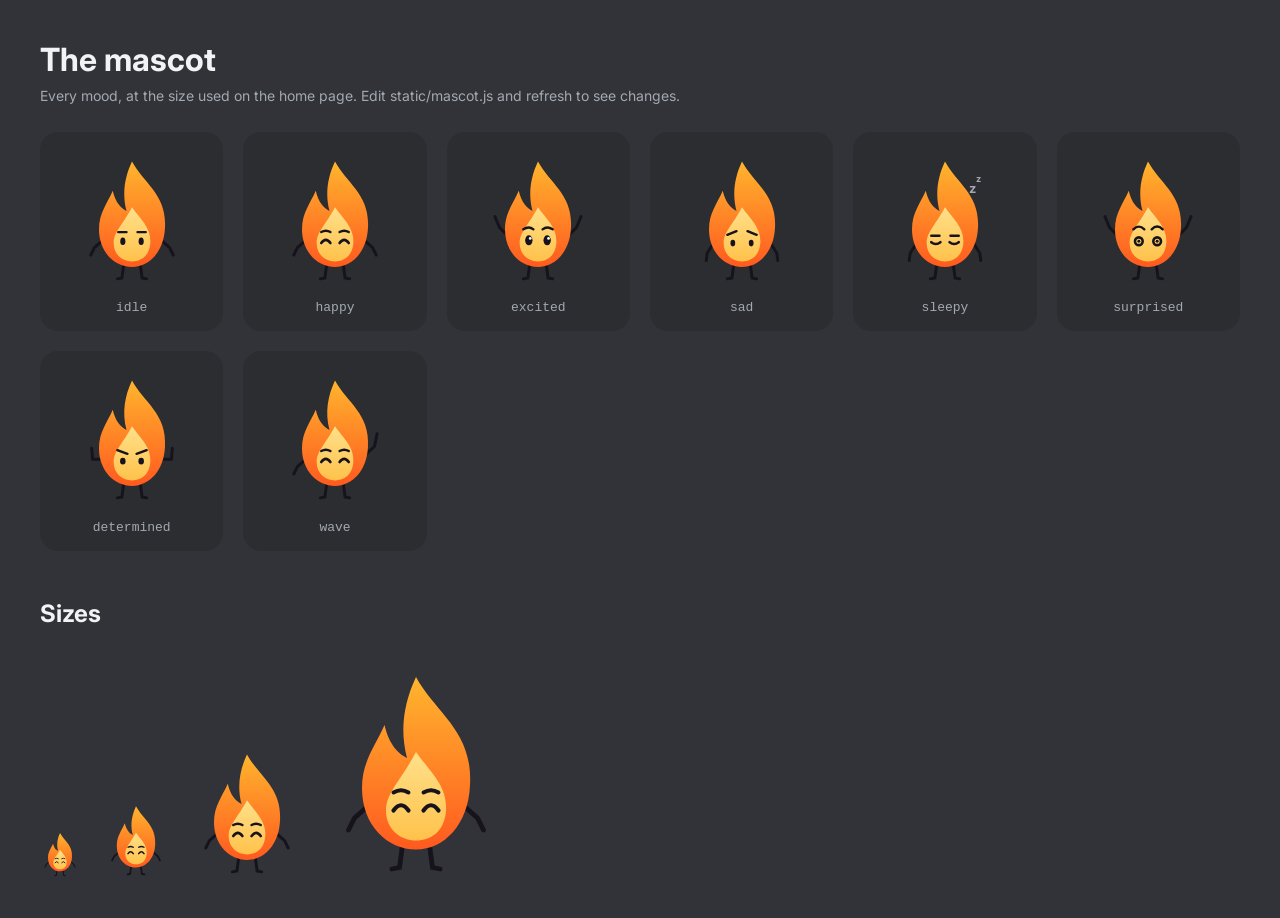
==== static/mascot.html @ c36c2344 "Add a flame mascot with eight moods - SVG flame creature with stick arms and legs; expressions come " ====
<!-- MASCOT PREVIEW: open http://localhost:5000/static/mascot.html to see every mood -->
<!DOCTYPE html>
<html lang="en">
<head>
  <meta charset="UTF-8">
  <meta name="viewport" content="width=device-width, initial-scale=1.0">
  <title>Speak Up mascot</title>
  <link href="https://fonts.googleapis.com/css2?family=Inter:wght@400;700&display=swap" rel="stylesheet">
  <link rel="stylesheet" href="/static/style.css">
  <style>
    body { padding: 40px; }
    h1 { margin: 0 0 8px; }
    .moods { display: grid; grid-template-columns: repeat(auto-fill, minmax(170px, 1fr)); gap: 20px; margin-top: 28px; }
    .mood { background: var(--surface); border-radius: 18px; padding: 24px 12px 16px; text-align: center; }
    .mood code { display: block; margin-top: 12px; color: var(--muted); }
    .sizes { display: flex; align-items: flex-end; gap: 24px; margin-top: 40px; }
  </style>
</head>
<body>
  <h1>The mascot</h1>
  <p class="hint">Every mood, at the size used on the home page. Edit static/mascot.js and refresh to see changes.</p>
  <div id="moods" class="moods"></div>
  <h2 style="margin-top: 48px">Sizes</h2>
  <div id="sizes" class="sizes"></div>

  <script src="/static/mascot.js"></script>
  <script>
    ["idle", "happy", "excited", "sad", "sleepy", "surprised", "determined", "wave"].forEach(mood => {
      const box = document.createElement("div");
      box.className = "mood";
      box.innerHTML = mascot(mood, 110) + `<code>${mood}</code>`;
      document.getElementById("moods").appendChild(box);
    });
    [40, 64, 110, 180].forEach(size => {
      document.getElementById("sizes").insertAdjacentHTML("beforeend", mascot("happy", size));
    });
  </script>
</body>
</html>
---- static/style.css ----
/* CSS = how the page LOOKS. Pattern: selector { property: value; } */

/* COLORS: change them here and the whole site updates */
:root {
  /* Flat greys, like Discord: the darker the grey, the further "back" it is */
  --bg: #313338;          /* the main content area */
  --surface: #2b2d31;     /* sidebar, panels, cards */
  --surface-2: #383a40;   /* things inside cards: inputs, chat bubbles, hover */
  --rail: #1e1f22;        /* the darkest grey: page edges, video background */
  --border: #3f4147;
  --text: #f2f3f5;
  --muted: #a3a8b1;

  /* ONE accent color: teal. Only for main buttons, active items and highlights. */
  --brand: #14b8a6;
  --brand-dark: #0d9488;
  --brand-soft: rgba(20, 184, 166, 0.14);  /* a light teal tint for backgrounds */
  --on-brand: #04201d;    /* dark text on teal buttons (white text would be hard to read) */
  --gradient: var(--brand);  /* flat, no more gradients on buttons */
  --logo-gradient: linear-gradient(135deg, #2dd4bf 0%, #38bdf8 100%);  /* only the logo */
  --send: var(--brand);

  --accent: #f0b232;      /* yellow, for icebreakers */
  --accent-light: rgba(240, 178, 50, 0.12);
  --success: #23a55a;     /* online / mic on */
  --danger: #f23f43;      /* offline / off / delete */
  --card: var(--surface); /* older name, still used in a few places */
}

* { box-sizing: border-box; }  /* padding doesn't make things wider than their width */

body {
  font-family: "Inter", system-ui, sans-serif;
  margin: 0;
  background: var(--bg);
  color: var(--text);
}

/* Make sure anything with the "hidden" attribute really disappears */
[hidden] { display: none !important; }

a { color: var(--brand); }

/* ---------- Buttons ---------- */
button {
  font: inherit;
  color: inherit;
  border: none;
  background: none;
  cursor: pointer;
  transition: transform 0.1s, background 0.2s, opacity 0.2s;
}
button:active { transform: scale(0.95); }  /* "press" feedback on every button */
button.primary {
  background: var(--brand);
  color: var(--on-brand);
  padding: 10px 20px;
  border-radius: 8px;  /* a bit squarer, like Discord */
  font-weight: 600;
}
button.primary:hover { background: #2dd4bf; }
button.primary:disabled { background: var(--surface-2); color: var(--muted); cursor: default; }
button.ghost {
  color: var(--text);
  border: 1px solid var(--border);
  padding: 8px 16px;
  border-radius: 999px;
}
button.ghost:hover { background: var(--surface-2); }
button.small { padding: 6px 14px; font-size: 14px; }
.link-btn { color: var(--muted); font-size: 13px; text-decoration: underline; }
.link-btn:hover { color: var(--danger); }
.danger-text { color: var(--danger); font-size: 14px; }

/* ---------- Forms ---------- */
form { display: flex; flex-direction: column; gap: 14px; }
label { display: flex; flex-direction: column; gap: 4px; font-weight: 600; font-size: 14px; flex: 1; }
label small { font-weight: 400; color: var(--muted); }
input, select {
  font: inherit;
  font-weight: 400;
  color: var(--text);
  background: var(--surface-2);
  padding: 10px 12px;
  border: 1px solid var(--border);
  border-radius: 10px;
}
input::placeholder { color: #6d6980; }
input:focus, select:focus { outline: 2px solid var(--brand); border-color: transparent; }
option { background: var(--surface); color: var(--text); }
option:disabled { color: #5d596e; }  /* the language already picked on the other side */
.row { display: flex; gap: 12px; }  /* two fields side by side */
.status { color: var(--danger); text-align: center; min-height: 1em; margin: 8px 0 0; }
.hint { color: var(--muted); font-size: 14px; margin: 0 0 12px; }

.card {
  background: var(--surface);
  border: 1px solid var(--border);
  border-radius: 20px;
  padding: 28px;
}

/* =====================================================================
   LANDING PAGE (for visitors who aren't logged in)
   ===================================================================== */
.landing { min-height: 100vh; overflow-x: hidden; }

.landing-nav {
  position: sticky;  /* stays at the top while you scroll */
  top: 0;
  z-index: 10;
  display: flex;
  justify-content: space-between;
  align-items: center;
  padding: 16px 32px;
  background: rgba(30, 31, 34, 0.85);
  backdrop-filter: blur(12px);  /* frosted glass */
  border-bottom: 1px solid var(--border);
}
.landing-nav .nav-buttons { display: flex; gap: 10px; }
.wordmark {
  font-size: 24px;
  font-weight: 800;
  background: var(--logo-gradient);
  -webkit-background-clip: text;  /* the gradient shows through the letters */
  background-clip: text;
  color: transparent;
}

.landing-hero {
  position: relative;
  display: grid;
  grid-template-columns: 1.1fr 1fr;
  align-items: center;
  gap: 48px;
  max-width: 1150px;
  margin: 0 auto;
  padding: 80px 32px 64px;
}
/* A soft colored glow behind the hero */
.landing-hero::before {
  content: "";
  position: absolute;
  width: 600px;
  height: 600px;
  right: -100px;
  top: -80px;
  background: radial-gradient(circle, rgba(20, 184, 166, 0.18), transparent 65%);
  z-index: -1;
}
.eyebrow {
  display: inline-block;
  font-size: 13px;
  font-weight: 600;
  color: var(--accent);
  background: var(--accent-light);
  padding: 6px 14px;
  border-radius: 999px;
  margin-bottom: 20px;
}
.landing-hero h1 { font-size: 60px; line-height: 1.05; font-weight: 800; margin: 0 0 20px; }
.gradient-text {
  background: var(--logo-gradient);
  -webkit-background-clip: text;
  background-clip: text;
  color: transparent;
}
.landing-hero .lead { font-size: 19px; color: var(--muted); line-height: 1.6; margin: 0 0 32px; max-width: 520px; }
.hero-buttons { display: flex; gap: 12px; flex-wrap: wrap; }
.hero-buttons .primary { font-size: 18px; padding: 16px 32px; }
.hero-buttons .ghost { font-size: 18px; padding: 15px 28px; }

/* The fake chat on the right of the hero: shows what Speak Up feels like */
.demo-chat {
  background: var(--surface);
  border: 1px solid var(--border);
  border-radius: 28px;
  padding: 24px;
  box-shadow: 0 30px 80px rgba(0, 0, 0, 0.5);
  position: relative;
}
.demo-top { display: flex; align-items: center; gap: 10px; margin-bottom: 16px; font-size: 14px; }
.demo-dot { width: 10px; height: 10px; border-radius: 50%; background: var(--success); }
.demo-chat .message { animation: pop-in 0.5s both; }
.demo-chat .message:nth-child(3) { animation-delay: 0.4s; }
.demo-chat .message:nth-child(4) { animation-delay: 0.8s; }
.demo-chat .message:nth-child(5) { animation-delay: 1.2s; }
@keyframes pop-in {
  from { opacity: 0; transform: translateY(12px) scale(0.96); }
  to { opacity: 1; transform: none; }
}
.demo-highlight { background: rgba(255, 193, 69, 0.85); color: #16131c; border-radius: 4px; padding: 0 3px; }
.demo-popup {
  position: absolute;
  right: -24px;
  bottom: -28px;
  width: 230px;
  background: var(--surface-2);
  border: 1px solid var(--border);
  border-radius: 16px;
  padding: 14px;
  box-shadow: 0 20px 50px rgba(0, 0, 0, 0.5);
  animation: pop-in 0.6s 1.8s both;
  font-size: 14px;
}
.demo-popup strong { font-size: 18px; }
.demo-popup .muted { color: var(--muted); font-size: 12px; }

/* The scrolling strip of "hello" in many languages */
.marquee {
  border-top: 1px solid var(--border);
  border-bottom: 1px solid var(--border);
  overflow: hidden;
  padding: 18px 0;
  background: var(--surface);
}
.marquee-track {
  display: flex;
  width: max-content;
  animation: scroll-left 80s linear infinite;  /* longer list, so more time for one loop */
  font-size: 22px;
  font-weight: 600;
  color: var(--muted);
  white-space: nowrap;
}
/* Space around EVERY word (not "gap", which skips the ends), so both copies are exactly
   the same width and the loop has no jump */
.marquee-track span { padding: 0 24px; }
.marquee-track span:nth-child(3n) { color: var(--brand); }
@keyframes scroll-left { to { transform: translateX(-50%); } }

.landing-section { max-width: 1150px; margin: 0 auto; padding: 96px 32px; }
.section-title { text-align: center; margin-bottom: 56px; }
.section-title h2 { font-size: 42px; font-weight: 800; margin: 0 0 12px; }
.section-title p { color: var(--muted); font-size: 18px; margin: 0; }

.steps { display: grid; grid-template-columns: repeat(3, 1fr); gap: 24px; }
.step { background: var(--surface); border: 1px solid var(--border); border-radius: 24px; padding: 32px; }
.step-number {
  width: 44px;
  height: 44px;
  border-radius: 14px;
  background: var(--brand);
  color: var(--on-brand);
  display: grid;
  place-items: center;
  font-weight: 800;
  font-size: 20px;
  margin-bottom: 20px;
}
.step h3 { margin: 0 0 8px; font-size: 20px; }
.step p { margin: 0; color: var(--muted); line-height: 1.6; }

.features { display: grid; grid-template-columns: repeat(3, 1fr); gap: 20px; }
.feature {
  background: var(--surface);
  border: 1px solid var(--border);
  border-radius: 24px;
  padding: 28px;
  transition: transform 0.2s, border-color 0.2s;
}
.feature:hover { transform: translateY(-4px); border-color: var(--brand); }
.feature-icon {
  width: 44px;
  height: 44px;
  border-radius: 12px;
  background: var(--brand-soft);
  color: var(--brand);
  display: grid;
  place-items: center;
  margin-bottom: 16px;
}
.feature-icon svg { width: 22px; height: 22px; fill: none; stroke: currentColor; stroke-width: 2; stroke-linecap: round; stroke-linejoin: round; }
.feature h3 { margin: 0 0 8px; font-size: 18px; }
.feature p { margin: 0; color: var(--muted); line-height: 1.6; font-size: 15px; }

/* Spots for demo screenshots (pictures come later) */
.screens { display: grid; grid-template-columns: 1.4fr 1fr; gap: 20px; }
.screen-frame {
  aspect-ratio: 16 / 10;
  border-radius: 24px;
  border: 1px dashed var(--border);
  background:
    linear-gradient(135deg, rgba(20, 184, 166, 0.07), rgba(56, 189, 248, 0.07)),
    var(--surface);
  display: grid;
  place-items: center;
  color: var(--muted);
  text-align: center;
  padding: 24px;
}
.screen-frame.tall { aspect-ratio: auto; }

.final-cta {
  text-align: center;
  margin: 0 32px 96px;
  padding: 72px 32px;
  border-radius: 24px;
  background: var(--brand);
  color: var(--on-brand);
}
.final-cta h2 { font-size: 40px; margin: 0 0 12px; font-weight: 800; }
.final-cta p { margin: 0 0 28px; font-size: 18px; opacity: 0.9; }
.final-cta button { background: var(--rail); color: var(--text); font-size: 18px; font-weight: 700; padding: 16px 36px; border-radius: 999px; }
.landing-footer { text-align: center; color: var(--muted); font-size: 14px; padding: 0 0 40px; }

/* ---------- Login + Register (a simpler, focused layout) ---------- */
.auth {
  min-height: 100vh;
  display: flex;
  align-items: center;
  justify-content: center;
  padding: 16px;
  background: radial-gradient(circle at 20% 10%, rgba(20, 184, 166, 0.12), transparent 45%), var(--rail);
}
.auth .card { width: 100%; max-width: 420px; }
.back-link { color: var(--muted); font-size: 14px; text-decoration: none; display: inline-block; margin-bottom: 16px; }
.back-link:hover { color: var(--text); }
.logo {
  font-size: 32px;
  font-weight: 800;
  margin: 0;
  background: var(--logo-gradient);
  -webkit-background-clip: text;
  background-clip: text;
  color: transparent;
}
.tagline { color: var(--muted); margin: 4px 0 20px; }
.switch { text-align: center; font-size: 14px; margin: 16px 0 0; color: var(--muted); }
.switch a { color: var(--brand); font-weight: 600; }

/* =====================================================================
   THE APP: sidebar + content
   ===================================================================== */
.shell {
  display: grid;
  grid-template-columns: 220px 1fr 280px;  /* sidebar | content | recent people */
  min-height: 100vh;
}
.sidebar {
  background: var(--surface);
  border-right: 1px solid var(--border);
  padding: 24px 12px;
  display: flex;
  flex-direction: column;
  gap: 4px;
}
.brand {
  font-size: 22px;
  font-weight: 800;
  padding: 0 12px 20px;
  background: var(--logo-gradient);
  -webkit-background-clip: text;
  background-clip: text;
  color: transparent;
}
.nav-item {
  display: flex;
  align-items: center;
  gap: 10px;
  padding: 12px;
  border-radius: 12px;
  text-align: left;
  font-weight: 600;
  color: var(--muted);
}
.nav-item:hover:not(:disabled) { background: var(--surface-2); color: var(--text); }
.nav-item.active { background: var(--surface-2); color: var(--text); box-shadow: inset 3px 0 0 var(--brand); }
.nav-item:disabled { opacity: 0.45; cursor: default; }
.nav-item.logout { margin-top: auto; color: var(--danger); }  /* pushed to the bottom */
.nav-icon { width: 20px; height: 20px; fill: none; stroke: currentColor; stroke-width: 2; stroke-linejoin: round; }

.content { padding: 36px 40px; max-width: 1100px; width: 100%; }
.content h2 { margin: 0 0 24px; font-size: 30px; font-weight: 800; }
.content .card { max-width: 560px; }

.hero {
  display: flex;
  justify-content: space-between;
  align-items: center;
  gap: 24px;
  padding: 28px 32px;
  border-radius: 16px;
  background: var(--surface);
  border-left: 4px solid var(--brand);  /* a teal stripe instead of a big gradient */
}
.hero h3 { margin: 0 0 6px; font-size: 22px; font-weight: 800; display: flex; align-items: center; gap: 8px; }
.hero h3 .icon-svg { color: var(--brand); }
.hero p { margin: 0 0 14px; color: var(--muted); }
.chips { display: flex; align-items: flex-end; gap: 10px; flex-wrap: wrap; }
.chip-label { flex: 0; font-size: 12px; font-weight: 400; color: var(--muted); }
.chip {
  background: var(--surface-2);
  color: var(--text);
  border: 1px solid var(--border);
  padding: 6px 12px;
  border-radius: 8px;
  font-weight: 600;
  cursor: pointer;
}
.arrow { font-size: 20px; font-weight: 800; padding-bottom: 6px; color: var(--muted); }
.start-btn {
  background: var(--brand);
  color: var(--on-brand);
  font-size: 18px;
  font-weight: 800;
  padding: 14px 36px;
  border-radius: 10px;
  white-space: nowrap;
}
.start-btn:hover { background: #2dd4bf; }

/* ---------- Progress: level, XP bar, streak (sidebar) ---------- */
.progress-box {
  background: var(--rail);
  border-radius: 10px;
  padding: 10px 12px;
  margin: 0 0 14px;
  display: flex;
  flex-direction: column;
  gap: 6px;
}
.progress-row { display: flex; justify-content: space-between; align-items: center; }
.level-badge {
  font-size: 12px;
  font-weight: 800;
  color: var(--on-brand);
  background: var(--brand);
  padding: 2px 8px;
  border-radius: 6px;
}
.streak-badge { display: inline-flex; align-items: center; gap: 3px; font-weight: 800; color: var(--muted); }
.streak-badge .icon-svg { width: 18px; height: 18px; }
.streak-badge.lit { color: #ff8c32; }  /* an orange flame while the streak is alive */
.streak-badge.lit .icon-svg { fill: #ff8c32; }
.xp-bar { height: 8px; border-radius: 999px; background: var(--surface-2); overflow: hidden; }
.xp-fill { height: 100%; width: 0; background: var(--brand); border-radius: 999px; transition: width 0.6s ease; }
.xp-text { font-size: 11px; color: var(--muted); }

/* ---------- Home: "Today" card ---------- */
.today {
  display: grid;
  grid-template-columns: repeat(3, 1fr);
  gap: 14px;
  margin-top: 20px;
}
.today-item {
  background: var(--surface);
  border-radius: 16px;
  padding: 16px;
  display: flex;
  align-items: center;
  gap: 14px;
}
.today-item strong { display: block; font-size: 17px; }
.today-item span { color: var(--muted); font-size: 13px; }
.today-icon {
  width: 64px;
  height: 64px;
  border-radius: 50%;
  display: grid;
  place-items: center;
  flex-shrink: 0;
}
.today-icon .icon-svg { width: 30px; height: 30px; }
.today-icon.flame { background: rgba(255, 140, 50, 0.14); color: #ff8c32; }
.today-icon.flame .icon-svg { fill: #ff8c32; }
.today-icon.level { background: var(--brand-soft); color: var(--brand); }
.today-icon.level .icon-svg { fill: var(--brand); }

/* A heading with buttons on the right, e.g. "Your decks   + New deck  All decks" */
.section-head, .page-head {
  display: flex;
  justify-content: space-between;
  align-items: center;
  gap: 12px;
  flex-wrap: wrap;
}
.section-head { margin: 32px 0 14px; }
.section-head h3 { margin: 0; font-size: 20px; }
.page-head { margin-bottom: 8px; }
.page-head h2 { margin: 0 !important; }
.head-buttons { display: flex; gap: 8px; }

/* My decks on the home page */
.home-decks {
  display: grid;
  grid-template-columns: repeat(auto-fill, minmax(220px, 1fr));
  gap: 14px;
}
.home-deck {
  background: var(--surface);
  border: 1px solid var(--border);
  border-radius: 16px;
  padding: 16px;
  display: flex;
  flex-direction: column;  /* two rows: name on top, progress + Study below */
  justify-content: space-between;
  gap: 14px;
}
.home-deck-top { display: flex; align-items: center; gap: 12px; }
.home-deck-top strong { line-height: 1.3; overflow-wrap: anywhere; }  /* the full name, wrapping if long */
.home-deck-top .deck-icon { cursor: pointer; }
.home-deck-top .deck-icon:hover { outline: 2px solid var(--brand); outline-offset: 2px; }
.home-deck-bottom { display: flex; align-items: center; gap: 10px; }
.home-deck-bottom span { color: var(--muted); font-size: 13px; flex: 1; }
.empty-note { color: var(--muted); font-size: 14px; }

/* ---------- Friends + Recent ---------- */
.recent-panel {
  background: var(--surface);
  border-left: 1px solid var(--border);
  padding: 24px 16px;
}
.recent-panel h3 { margin: 0 0 12px; font-size: 16px; color: var(--muted); text-transform: uppercase; letter-spacing: 0.05em; }
.friends-card { max-width: 560px; margin-bottom: 16px; }
.friends-card h3 { margin: 0 0 8px; }
.people-list { list-style: none; padding: 0; margin: 0; }
.people-list li {
  display: flex;
  align-items: center;
  gap: 10px;
  padding: 10px 0;
  border-bottom: 1px solid var(--border);
}
.people-list li:last-child { border-bottom: none; }
.people-list.compact li { padding: 8px 0; }
.people-list .empty-note { display: block; border: none; }
.person-avatar {
  position: relative;  /* so the online dot can sit on its corner */
  width: 36px;
  height: 36px;
  border-radius: 50%;
  background: var(--surface-2);
  display: grid;
  place-items: center;
  font-weight: 700;
  flex-shrink: 0;
}
.online-dot {
  position: absolute;
  right: -1px;
  bottom: -1px;
  width: 11px;
  height: 11px;
  border-radius: 50%;
  background: #5d596e;           /* grey = offline */
  border: 2px solid var(--surface);
}
.online-dot.on { background: var(--success); }  /* green = online */
.person-info { flex: 1; min-width: 0; }
.person-info strong { display: block; font-size: 15px; white-space: nowrap; overflow: hidden; text-overflow: ellipsis; }
.person-info span { color: var(--muted); font-size: 12px; }
.person-buttons { display: flex; gap: 6px; }
.tag { font-size: 12px; color: var(--muted); }
.badge {
  margin-left: auto;
  background: var(--danger);
  color: white;
  font-size: 11px;
  font-weight: 700;
  min-width: 18px;
  height: 18px;
  border-radius: 999px;
  display: grid;
  place-items: center;
  padding: 0 5px;
}
.mobile-only { display: none; }

/* ---------- Voice rooms: the list (the library uses the same cards) ---------- */
.room-list {
  display: grid;
  grid-template-columns: repeat(auto-fill, minmax(240px, 1fr));
  gap: 16px;
  margin-bottom: 24px;
}
.room-card {
  background: var(--surface);
  border: 1px solid var(--border);
  border-radius: 20px;
  padding: 20px;
  display: flex;
  flex-direction: column;
  gap: 6px;
}
.room-card h3 { margin: 0; font-size: 18px; }
.room-card .room-meta { color: var(--muted); font-size: 14px; }
.room-card .room-bottom { display: flex; justify-content: space-between; align-items: center; margin-top: 8px; }
.room-card .room-people { font-weight: 600; }
.create-room h3 { margin: 0; }

/* Room filters: one row of search + dropdowns + checkboxes */
.filters {
  display: flex;
  flex-wrap: wrap;
  align-items: center;
  gap: 10px;
  margin-bottom: 18px;
}
.filters input[type="search"] { flex: 1; min-width: 180px; }
.filters select { min-width: 140px; }
.toggle {
  flex: 0;
  flex-direction: row;
  align-items: center;
  gap: 6px;
  font-weight: 400;
  white-space: nowrap;
  background: var(--surface);
  padding: 9px 12px;
  border-radius: 10px;
  cursor: pointer;
}
.toggle input { accent-color: var(--brand); width: 16px; height: 16px; padding: 0; }

/* ---------- Library + Anki import ---------- */
.library-preview { color: var(--text); opacity: 0.8; font-size: 14px; }
.anki-form { max-width: 560px; margin-top: 16px; }
.anki-form h3 { margin: 0; }
.more-cards { color: var(--muted); font-size: 13px; padding-top: 8px; }

/* ---------- Voice rooms: inside a room ---------- */
.room-stage { overflow-y: auto; padding: 24px 24px 100px; }  /* room at the bottom for the mic button */
.room-members {
  display: grid;
  grid-template-columns: repeat(auto-fill, minmax(170px, 1fr));
  gap: 16px;
}
.member-tile {
  background: var(--surface);
  border-radius: 18px;
  padding: 18px 12px;
  display: flex;
  flex-direction: column;
  align-items: center;
  gap: 6px;
  text-align: center;
  border: 2px solid var(--border);
}
.member-tile.talking { border-color: var(--success); }  /* mic is on */
.member-tile .avatar { width: 72px; height: 72px; font-size: 30px; }
.member-langs { font-size: 12px; color: var(--muted); }
.mic-state { font-size: 12px; color: var(--danger); }
.member-tile.talking .mic-state { color: var(--success); }
.member-caption {
  font-size: 14px;
  background: rgba(0, 0, 0, 0.5);
  border-radius: 8px;
  padding: 4px 8px;
  margin-top: 4px;
}
.room-count { color: var(--muted); font-weight: 600; }
.sender-name { font-size: 12px; font-weight: 600; color: var(--brand); margin-bottom: 2px; }

/* ---------- Searching ---------- */
.center {
  min-height: 100vh;
  display: flex;
  flex-direction: column;
  align-items: center;
  justify-content: center;
  gap: 16px;
  padding: 16px;
  text-align: center;
}
.spinner {
  width: 56px;
  height: 56px;
  border: 6px solid var(--surface-2);
  border-top-color: var(--brand);
  border-radius: 50%;
  animation: spin 0.9s linear infinite;
}
@keyframes spin { to { transform: rotate(360deg); } }

/* ---------- Chat + video screen ---------- */
/* A grid: top bar across the top, video on the left, chat on the right.
   Voice rooms use the same layout: people on the left, side chat on the right. */
#chatScreen, #roomScreen {
  height: 100vh;
  display: grid;
  grid-template-columns: 1fr 380px;
  grid-template-rows: auto 1fr;
}
.topbar {
  grid-column: 1 / -1;
  display: flex;
  align-items: center;
  justify-content: space-between;
  gap: 12px;
  padding: 10px 16px;
  background: var(--surface);
  border-bottom: 1px solid var(--border);
}
#partnerInfo { font-weight: 600; text-align: center; }

.stage {
  position: relative;  /* lets the small video and buttons sit on top */
  background: var(--rail);
  overflow: hidden;
}
#remoteVideo { width: 100%; height: 100%; object-fit: cover; }
.placeholder {
  position: absolute;
  inset: 0;
  display: flex;
  flex-direction: column;
  align-items: center;
  justify-content: center;
  color: var(--text);
  background: var(--rail);
}
.avatar {
  width: 120px;
  height: 120px;
  border-radius: 50%;
  background: var(--brand);
  display: flex;
  align-items: center;
  justify-content: center;
  font-size: 52px;
  font-weight: 800;
  color: var(--on-brand);
}
#callStatus { color: var(--muted); font-size: 14px; }
#localVideo {
  position: absolute;
  right: 16px;
  top: 16px;  /* top corner, so it never covers the captions */
  width: 22%;
  min-width: 120px;
  border: 2px solid var(--border);
  border-radius: 12px;
  transform: scaleX(-1);  /* mirror, like looking in a mirror */
}
.call-controls {
  position: absolute;
  bottom: 16px;
  left: 0;
  right: 0;
  display: flex;
  justify-content: center;
  align-items: center;
  gap: 12px;
}
.round {
  width: 52px;
  height: 52px;
  border-radius: 50%;
  font-size: 22px;
  background: var(--surface-2);
  border: 1px solid var(--border);
}
.round.off { background: var(--danger); border-color: transparent; }  /* red = switched off */
.speak-label {
  flex-direction: row;
  align-items: center;
  flex: 0;
  gap: 6px;
  color: white;
  font-size: 13px;
  font-weight: 400;
  background: rgba(0, 0, 0, 0.55);
  padding: 6px 10px;
  border-radius: 999px;
  white-space: nowrap;
}
.speak-label select { padding: 2px 6px; font-size: 13px; }

/* ---------- Live captions ---------- */
.captions {
  position: absolute;
  left: 16px;
  right: 16px;
  bottom: 84px;  /* just above the mic/camera buttons */
  display: flex;
  flex-direction: column;
  align-items: center;
  gap: 6px;
  pointer-events: none;  /* clicks go through to the video... */
}
.caption {
  pointer-events: auto;  /* ...except on the caption itself, so words can be hovered */
  max-width: 80%;
  background: rgba(0, 0, 0, 0.75);
  color: white;
  font-size: 20px;
  padding: 6px 14px;
  border-radius: 10px;
  text-align: center;
}
.caption.mine { font-size: 14px; opacity: 0.75; }  /* what I'm saying: smaller */
.caption .word:hover { outline-color: white; }

/* A spoken message in the chat history */
.voice-label { font-size: 11px; font-weight: 600; color: var(--brand); text-transform: uppercase; margin-bottom: 2px; }

.side {
  display: flex;
  flex-direction: column;
  background: var(--surface);
  border-left: 1px solid var(--border);
  min-height: 0;  /* lets the messages area scroll instead of stretching the page */
  padding: 12px;
}
.side-top { display: flex; justify-content: space-between; align-items: center; gap: 8px; font-size: 13px; color: var(--muted); flex-wrap: wrap; }
.save-options { display: flex; align-items: center; gap: 6px; }
.inline-label { flex-direction: row; align-items: center; gap: 6px; flex: 0; font-weight: 400; font-size: 13px; white-space: nowrap; }
.inline-label select { padding: 4px 8px; font-size: 13px; max-width: 130px; }
#colorPicker { padding: 0; width: 28px; height: 28px; border: none; background: none; }
#messages, .message-list { flex: 1; overflow-y: auto; min-height: 0; padding: 4px 0; }

.message {
  padding: 8px 12px;
  border-radius: 16px;
  margin: 8px 0;
  max-width: 85%;
  width: fit-content;
  background: var(--surface-2);
}
.message.me { background: var(--brand-soft); margin-left: auto; }
.message.system {
  background: none;
  color: var(--muted);
  font-style: italic;
  font-size: 13px;
  text-align: center;
  max-width: 100%;
  width: auto;
}
.translation {
  font-size: 13px;
  color: var(--muted);
  font-style: italic;
  border-top: 1px solid var(--border);
  margin-top: 6px;
  padding-top: 4px;
}
/* Icebreaker question cards */
.message.icebreaker {
  max-width: 100%;
  width: auto;
  background: var(--accent-light);
  border: 1px solid rgba(255, 193, 69, 0.5);
}
.icebreaker-label {
  font-size: 12px;
  font-weight: 800;
  color: var(--accent);
  text-transform: uppercase;
  margin-bottom: 4px;
}
.icebreaker-status { font-size: 13px; color: var(--muted); margin-top: 6px; }
.answer-badge { font-size: 11px; font-weight: 600; color: var(--accent); margin-top: 4px; }

#typing { color: var(--muted); font-size: 13px; font-style: italic; height: 18px; margin: 0; }

/* Each word is a <span class="word"> so it can be clicked */
.word { cursor: pointer; border-radius: 4px; padding: 0 2px; }
.word:hover { outline: 1px dashed var(--muted); }
.word.saved { color: #16131c; }  /* dark text on a highlight color stays readable */

#chatForm, .chat-form { flex-direction: row; gap: 8px; }
#chatInput, .chat-form input { flex: 1; border-radius: 999px; padding: 10px 16px; }
#chatForm button, .chat-form button {
  background: var(--brand);
  color: var(--on-brand);
  padding: 8px 18px;
  border-radius: 999px;
  font-weight: 600;
}

/* ---------- Decks ---------- */
.new-deck { flex-direction: row; gap: 8px; max-width: 560px; margin-bottom: 20px; }
.new-deck input { flex: 1; }
#deckGroups { display: flex; flex-direction: column; gap: 16px; max-width: 560px; }
.deck-head { display: flex; justify-content: space-between; align-items: center; margin-bottom: 8px; }
.deck-head h3 { margin: 0; font-size: 18px; }
.deck-head span { color: var(--muted); font-weight: 400; font-size: 14px; }
.deck-head-buttons { display: flex; gap: 12px; align-items: center; }
.deck-list { list-style: none; padding: 0; margin: 0; }
.deck-list li {
  display: grid;
  grid-template-columns: auto auto 1fr auto auto;  /* ring | word | translation | speaker | delete */
  align-items: center;
  gap: 12px;
  padding: 8px 0;
  border-bottom: 1px solid var(--border);
}
.deck-list li.empty, .deck-list li.more-cards { display: block; color: var(--muted); font-size: 14px; }
.swatch { padding: 2px 10px; border-radius: 6px; font-weight: 600; color: #16131c; }
.card-translation { color: var(--muted); cursor: pointer; }
.card-translation:hover { color: var(--text); text-decoration: underline dotted; }
.card-translation.missing { font-style: italic; }

/* PROFICIENCY RING: a circle that fills up and goes red -> yellow -> green.
   JavaScript sets --p (0 to 100) and --ring (the color). The middle stays the card color. */
.ring {
  --p: 0;
  --ring: #ff5c6c;
  position: relative;
  width: 40px;
  height: 40px;
  border-radius: 50%;
  background: conic-gradient(var(--ring) calc(var(--p) * 1%), var(--surface-2) 0);
  display: grid;
  place-items: center;
  flex-shrink: 0;
}
.ring::before {  /* covers the middle, so only the outside edge is colored */
  content: "";
  position: absolute;
  inset: 4px;
  border-radius: 50%;
  background: var(--surface);
}
.ring span { position: relative; font-size: 11px; font-weight: 700; }
.ring.big { width: 64px; height: 64px; }
.ring.big::before { inset: 6px; }
.ring.big span { font-size: 15px; }

/* SPEAKER BUTTON: plays a word or sentence out loud */
.speak-btn {
  width: 30px;
  height: 30px;
  border-radius: 50%;
  display: inline-grid;
  place-items: center;
  color: var(--muted);
  background: var(--surface-2);
  flex-shrink: 0;
  vertical-align: middle;
}
.speak-btn:hover { color: var(--brand); }
.speak-btn svg { width: 16px; height: 16px; fill: none; stroke: currentColor; stroke-width: 2; stroke-linecap: round; stroke-linejoin: round; }
.speak-btn.big { width: 44px; height: 44px; }
.speak-btn.big svg { width: 22px; height: 22px; }

/* ---------- Word popup ---------- */
.word-popup {
  position: fixed;  /* JavaScript places it right above/below the word */
  z-index: 30;
  width: 290px;
  background: var(--surface-2);
  border-radius: 14px;
  padding: 12px 14px;
  box-shadow: 0 16px 40px rgba(0, 0, 0, 0.5);
  border: 1px solid var(--border);
}
.popup-head { display: flex; align-items: center; gap: 8px; }
.popup-head strong { font-size: 18px; }
.popup-lang { color: var(--muted); font-size: 12px; margin-left: auto; }
.popup-translation { margin: 4px 0 10px; }
.popup-phrase {
  border-top: 1px solid var(--border);
  padding-top: 8px;
  margin-bottom: 10px;
  font-size: 14px;
}
.popup-phrase-row { display: flex; align-items: center; gap: 8px; }
.popup-phrase-text { color: var(--muted); font-style: italic; flex: 1; }
.popup-phrase-translation { margin-top: 2px; }
.popup-phrase-translation::before { content: "→ "; color: var(--brand); font-weight: 600; }
.popup-actions { display: flex; justify-content: space-between; align-items: center; }

/* ---------- Report dialog ---------- */
dialog {
  border: 1px solid var(--border);
  max-width: 420px;
  width: calc(100% - 32px);
  background: var(--surface);
  color: var(--text);
}
dialog::backdrop { background: rgba(0, 0, 0, 0.6); }  /* darkens the page behind it */
dialog h3 { margin: 0; }
.dialog-buttons { display: flex; justify-content: flex-end; gap: 8px; }

/* ---------- Study mode ---------- */
.study-top { display: flex; justify-content: space-between; align-items: center; gap: 12px; max-width: 560px; margin-bottom: 16px; }
.study-top h2 { margin: 0; font-size: 24px; }
#studyProgress { color: var(--muted); font-weight: 600; }
.study-card {
  position: relative;
  max-width: 560px;
  min-height: 260px;
  background: var(--surface);
  border: 1px solid var(--border);
  border-radius: 24px;
  padding: 32px;
  display: flex;
  flex-direction: column;
  align-items: center;
  justify-content: center;
  text-align: center;
  gap: 12px;
}
.study-card .ring { position: absolute; top: 16px; right: 16px; }
.study-word-row { display: flex; align-items: center; gap: 12px; }
.study-word { font-size: 40px; font-weight: 800; }
.study-reading { color: var(--muted); font-size: 18px; }
.study-translation { font-size: 24px; color: var(--brand); font-weight: 600; }
.study-explanation { color: var(--muted); font-size: 15px; max-width: 440px; }
.study-example-row { display: flex; align-items: center; gap: 8px; justify-content: center; margin-top: 8px; }
.study-example { color: var(--muted); font-style: italic; }
.study-buttons { display: flex; justify-content: center; gap: 12px; max-width: 560px; margin: 20px 0 8px; }
#studyReportBtn { display: block; margin: 0 auto; max-width: 560px; }
#studyDone { margin-top: 20px; display: flex; flex-direction: column; gap: 10px; align-items: flex-start; }
#studyDone h3, #studyDone p { margin: 0; }

/* Small pop-up at the bottom of the screen */
.toast {
  position: fixed;
  bottom: 24px;
  left: 50%;
  transform: translateX(-50%);
  background: var(--surface-2);
  border: 1px solid var(--border);
  color: var(--text);
  padding: 10px 18px;
  border-radius: 999px;
  font-size: 14px;
  z-index: 40;
  box-shadow: 0 10px 30px rgba(0, 0, 0, 0.5);
}

/* ---------- Icons (drawn by JavaScript from the ICONS list) ---------- */
.icon-svg {
  width: 20px;
  height: 20px;
  fill: none;
  stroke: currentColor;  /* the icon takes the color of the text around it */
  stroke-width: 2;
  stroke-linecap: round;
  stroke-linejoin: round;
  vertical-align: middle;
  flex-shrink: 0;
}
[data-icon] { display: inline-flex; }
button .icon-svg { width: 18px; height: 18px; }
.round .icon-svg { width: 22px; height: 22px; }
.round { display: inline-grid; place-items: center; color: var(--text); }
.round.off { color: white; }
.icebreaker-label .icon-svg { width: 14px; height: 14px; margin-right: 4px; }
#studyDone h3 { display: flex; align-items: center; gap: 8px; }
#studyDone h3 .icon-svg { color: var(--accent); }
#studyReportBtn .icon-svg { width: 14px; height: 14px; }

/* ---------- Language tags, like "EN → JA" ---------- */
.lang-tag {
  display: inline-block;
  font-size: 11px;
  font-weight: 700;
  letter-spacing: 0.03em;
  color: var(--brand);
  background: var(--brand-soft);
  padding: 2px 7px;
  border-radius: 6px;
  vertical-align: middle;
  white-space: nowrap;
}
.member-tile .lang-tag { margin-top: 2px; }

/* ---------- Colorful deck icons (Renshuu style) ---------- */
.deck-icon {
  width: 40px;
  height: 40px;
  border-radius: 10px;
  display: grid;
  place-items: center;
  font-weight: 800;
  font-size: 18px;
  color: rgba(0, 0, 0, 0.7);
  flex-shrink: 0;
}
.deck-icon img { width: 100%; height: 100%; object-fit: cover; border-radius: inherit; }
.deck-icon.big { width: 64px; height: 64px; font-size: 28px; border-radius: 16px; }
.card-top { display: flex; align-items: center; gap: 12px; }

/* ---------- Customize deck pop-up ---------- */
.customize-top { display: flex; align-items: center; gap: 14px; }
.field-label { font-weight: 600; font-size: 14px; margin-bottom: -6px; }
.field-label small { font-weight: 400; color: var(--muted); }
.color-choices { display: flex; flex-wrap: wrap; gap: 8px; align-items: center; }
.color-choice {
  width: 30px;
  height: 30px;
  border-radius: 50%;
  border: 3px solid transparent;
}
.color-choice.selected { border-color: var(--text); }  /* a white ring around the chosen color */
.color-custom {
  flex: 0;
  width: 30px;
  height: 30px;
  border-radius: 50%;
  overflow: hidden;
  background: conic-gradient(red, yellow, lime, cyan, blue, magenta, red);  /* rainbow = "any color" */
  cursor: pointer;
}
.color-custom input { opacity: 0; width: 100%; height: 100%; cursor: pointer; padding: 0; }
.picture-row { display: flex; align-items: center; gap: 12px; }
.file-btn {
  flex-direction: row;
  align-items: center;
  gap: 6px;
  flex: 0;
  white-space: nowrap;
  cursor: pointer;
  border: 1px solid var(--border);
  padding: 6px 14px;
  border-radius: 8px;
  font-weight: 600;
}
.file-btn:hover { background: var(--surface-2); }
.deck-head .card-top span { color: var(--muted); font-weight: 400; font-size: 14px; margin-left: 4px; }
.room-card .card-top h3 { margin: 0; }

/* ---------- Less boxy: like Discord, panels are told apart by shade, not borders ---------- */
.card, .room-card, .home-deck, .study-card, .member-tile, .step, .feature, .demo-chat {
  border-color: transparent;
}
.home-deck:hover, .room-card:hover { background: #26282c; }
.message { border-radius: 12px; }
.nav-item { border-radius: 6px; padding: 10px 12px; }
.nav-item.active { background: var(--surface-2); color: var(--text); box-shadow: none; }
.nav-item.active .icon-svg { color: var(--brand); }
button.ghost { border-radius: 8px; }
.people-list li { border-bottom-color: transparent; padding: 8px; border-radius: 8px; }
.people-list li:hover { background: var(--surface-2); }
.deck-list li { border-bottom-color: var(--surface-2); }
.remove-btn { color: var(--muted); display: inline-grid; place-items: center; padding: 4px; border-radius: 6px; }
.remove-btn:hover { color: var(--danger); background: var(--surface-2); }
.remove-btn .icon-svg { width: 16px; height: 16px; }

/* ---------- THE MASCOT (drawn by mascot.js) ---------- */
.mascot { overflow: visible; animation: mascot-bob 3s ease-in-out infinite; }
.mascot .line { fill: none; stroke: #16131c; stroke-width: 2.8; stroke-linecap: round; }  /* eye arcs */
/* The flame gently flickers: a tiny stretch from the bottom */
.mascot .mascot-body { transform-origin: 60px 121px; animation: mascot-flicker 2.4s ease-in-out infinite; }
.mascot .waving-arm { transform-origin: 92px 88px; animation: mascot-wave 1s ease-in-out infinite; }
.mascot.mood-excited { animation: mascot-hop 0.9s ease-in-out infinite; }
.mascot .zzz { font: 700 14px "Inter", sans-serif; fill: var(--muted, #a3a8b1); animation: mascot-zzz 2.4s ease-in-out infinite; }
.mascot .zzz.small { font-size: 10px; animation-delay: 0.6s; }

@keyframes mascot-bob { 0%, 100% { transform: translateY(0); } 50% { transform: translateY(-4px); } }
@keyframes mascot-flicker { 0%, 100% { transform: scale(1, 1); } 50% { transform: scale(1.03, 0.97); } }
@keyframes mascot-wave { 0%, 100% { transform: rotate(0deg); } 50% { transform: rotate(-20deg); } }
@keyframes mascot-hop { 0%, 100% { transform: translateY(0); } 40% { transform: translateY(-10px); } }
@keyframes mascot-zzz { 0%, 100% { opacity: 0.2; transform: translateY(0); } 50% { opacity: 1; transform: translateY(-4px); } }

/* People who turned on "reduce motion" on their computer get a still mascot */
@media (prefers-reduced-motion: reduce) {
  .mascot, .mascot *,
  .demo-chat .message, .demo-popup, .marquee-track { animation: none !important; }
}

/* Where he appears */
.hero-mascot { position: absolute; top: -96px; right: 28px; z-index: 2; }  /* peeking over the chat card */
.auth-mascot { display: flex; justify-content: center; margin-bottom: 4px; }
.final-cta-mascot { display: flex; justify-content: center; margin-bottom: 8px; }
.today-mascot { width: 64px; display: flex; justify-content: center; flex-shrink: 0; }
#studyDone .done-mascot { margin-bottom: 4px; }
.empty-state { display: flex; align-items: center; gap: 14px; color: var(--muted); font-size: 14px; padding: 6px 0; }

/* LEVEL UP: a big celebration in the middle of the screen for a few seconds */
.level-up {
  position: fixed;
  inset: 0;
  z-index: 50;
  display: grid;
  place-items: center;
  background: rgba(0, 0, 0, 0.55);
  animation: fade-in 0.3s both;
}
.level-up-box {
  background: var(--surface);
  border-radius: 24px;
  padding: 28px 40px;
  text-align: center;
  animation: pop-in 0.5s both;
}
.level-up-box h2 { margin: 6px 0 4px; font-size: 30px; font-weight: 800; }
.level-up-box p { margin: 0; color: var(--muted); }
@keyframes fade-in { from { opacity: 0; } }

/* ---------- Tablets and phones ---------- */
/* Medium screens: no room for the Recent panel (it moves into the Friends page) */
@media (max-width: 1150px) {
  .shell { grid-template-columns: 220px 1fr; }
  .recent-panel { display: none; }
  .mobile-only { display: block; }
}

@media (max-width: 960px) {
  .landing-hero { grid-template-columns: 1fr; padding-top: 48px; }
  .landing-hero h1 { font-size: 44px; }
  .demo-popup { right: 8px; }
  .steps, .features { grid-template-columns: 1fr 1fr; }
  .screens { grid-template-columns: 1fr; }
}

@media (max-width: 800px) {
  /* The sidebar becomes a tab bar at the bottom of the screen */
  .shell { grid-template-columns: 1fr; padding-bottom: 72px; }
  .sidebar {
    position: fixed;
    bottom: 0;
    left: 0;
    right: 0;
    z-index: 10;
    flex-direction: row;
    justify-content: space-around;
    padding: 6px;
    border-right: none;
    border-top: 1px solid var(--border);
  }
  .brand { display: none; }
  .progress-box { display: none; }  /* the home page "Today" card shows it on phones */
  .today { grid-template-columns: 1fr; }
  .nav-item { flex-direction: column; gap: 2px; padding: 8px; font-size: 12px; }
  .nav-item.active { box-shadow: inset 0 3px 0 var(--brand); }
  .nav-item.logout { margin-top: 0; }
  .content { padding: 24px 16px; }
  .hero { flex-direction: column; align-items: stretch; text-align: center; }
  .chips { justify-content: center; }

  .landing-nav { padding: 12px 16px; }
  .landing-section { padding: 64px 16px; }
  .landing-hero { padding: 40px 16px; }
  .landing-hero h1 { font-size: 36px; }
  .section-title h2 { font-size: 30px; }
  .steps, .features { grid-template-columns: 1fr; }
  .final-cta { margin: 0 16px 64px; padding: 48px 20px; }
  .final-cta h2 { font-size: 28px; }

  #chatScreen, #roomScreen { grid-template-columns: 1fr; grid-template-rows: auto 40vh 1fr; }
  .room-members { grid-template-columns: repeat(auto-fill, minmax(120px, 1fr)); gap: 10px; }
  .member-tile .avatar { width: 52px; height: 52px; font-size: 22px; }
  .side { border-left: none; }
  .row { flex-direction: column; }
  #localVideo { width: 30%; min-width: 90px; }
  .caption { font-size: 16px; max-width: 100%; }
  .speak-label { font-size: 12px; }
  .deck-list li { grid-template-columns: auto 1fr auto auto; }
  .deck-list li .card-translation { grid-column: 2 / -1; grid-row: 2; }
}
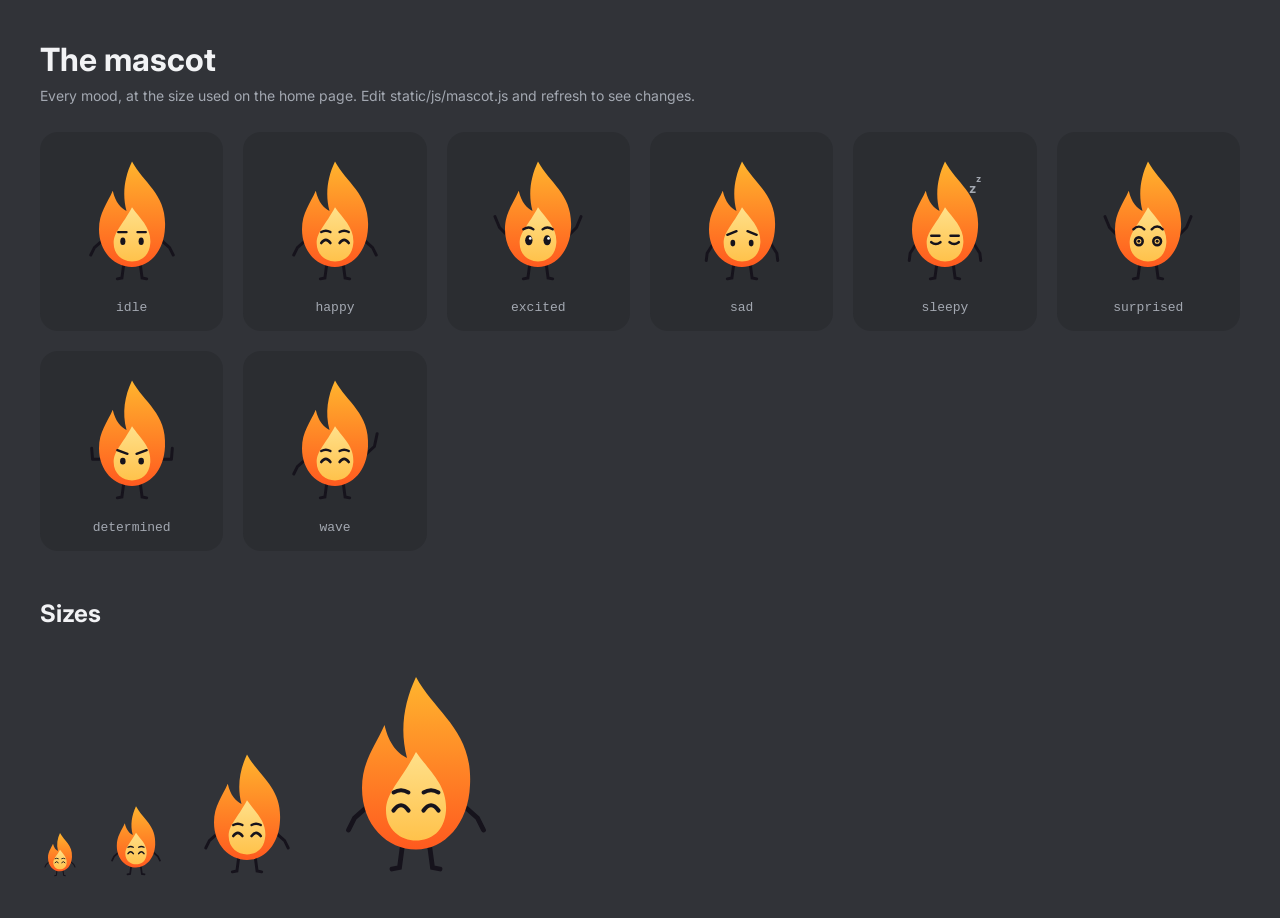
==== commit 8a77b0fa: "Organize the frontend into css/ and js/ folders Split the 2,230-line script.js into 14 files by feat" ====
--- a/static/mascot.html
+++ b/static/mascot.html
@@ -6,7 +6,8 @@
   <meta name="viewport" content="width=device-width, initial-scale=1.0">
   <title>Speak Up mascot</title>
   <link href="https://fonts.googleapis.com/css2?family=Inter:wght@400;700&display=swap" rel="stylesheet">
-  <link rel="stylesheet" href="/static/style.css">
+  <link rel="stylesheet" href="/static/css/base.css">
+  <link rel="stylesheet" href="/static/css/mascot.css">
   <style>
     body { padding: 40px; }
     h1 { margin: 0 0 8px; }
@@ -18,12 +19,12 @@
 </head>
 <body>
   <h1>The mascot</h1>
-  <p class="hint">Every mood, at the size used on the home page. Edit static/mascot.js and refresh to see changes.</p>
+  <p class="hint">Every mood, at the size used on the home page. Edit static/js/mascot.js and refresh to see changes.</p>
   <div id="moods" class="moods"></div>
   <h2 style="margin-top: 48px">Sizes</h2>
   <div id="sizes" class="sizes"></div>
 
-  <script src="/static/mascot.js"></script>
+  <script src="/static/js/mascot.js"></script>
   <script>
     ["idle", "happy", "excited", "sad", "sleepy", "surprised", "determined", "wave"].forEach(mood => {
       const box = document.createElement("div");
--- a/static/css/base.css
+++ b/static/css/base.css
@@ -0,0 +1,157 @@
+/* CSS = how the page LOOKS. Pattern: selector { property: value; } */
+
+/* BASE: colors (all in one place), the font, buttons, forms, cards,
+   and small shared pieces: icons, language tags, deck icons. */
+
+/* COLORS: change them here and the whole site updates */
+:root {
+  /* Flat greys, like Discord: the darker the grey, the further "back" it is */
+  --bg: #313338;          /* the main content area */
+  --surface: #2b2d31;     /* sidebar, panels, cards */
+  --surface-2: #383a40;   /* things inside cards: inputs, chat bubbles, hover */
+  --rail: #1e1f22;        /* the darkest grey: page edges, video background */
+  --border: #3f4147;
+  --text: #f2f3f5;
+  --muted: #a3a8b1;
+
+  /* ONE accent color: teal. Only for main buttons, active items and highlights. */
+  --brand: #14b8a6;
+  --brand-dark: #0d9488;
+  --brand-soft: rgba(20, 184, 166, 0.14);  /* a light teal tint for backgrounds */
+  --on-brand: #04201d;    /* dark text on teal buttons (white text would be hard to read) */
+  --gradient: var(--brand);  /* flat, no more gradients on buttons */
+  --logo-gradient: linear-gradient(135deg, #2dd4bf 0%, #38bdf8 100%);  /* only the logo */
+  --send: var(--brand);
+
+  --accent: #f0b232;      /* yellow, for icebreakers */
+  --accent-light: rgba(240, 178, 50, 0.12);
+  --success: #23a55a;     /* online / mic on */
+  --danger: #f23f43;      /* offline / off / delete */
+  --card: var(--surface); /* older name, still used in a few places */
+}
+
+* { box-sizing: border-box; }  /* padding doesn't make things wider than their width */
+
+body {
+  font-family: "Inter", system-ui, sans-serif;
+  margin: 0;
+  background: var(--bg);
+  color: var(--text);
+}
+
+/* Make sure anything with the "hidden" attribute really disappears */
+[hidden] { display: none !important; }
+
+a { color: var(--brand); }
+
+/* ---------- Buttons ---------- */
+button {
+  font: inherit;
+  color: inherit;
+  border: none;
+  background: none;
+  cursor: pointer;
+  transition: transform 0.1s, background 0.2s, opacity 0.2s;
+}
+button:active { transform: scale(0.95); }  /* "press" feedback on every button */
+button.primary {
+  background: var(--brand);
+  color: var(--on-brand);
+  padding: 10px 20px;
+  border-radius: 8px;  /* a bit squarer, like Discord */
+  font-weight: 600;
+}
+button.primary:hover { background: #2dd4bf; }
+button.primary:disabled { background: var(--surface-2); color: var(--muted); cursor: default; }
+button.ghost {
+  color: var(--text);
+  border: 1px solid var(--border);
+  padding: 8px 16px;
+  border-radius: 999px;
+}
+button.ghost:hover { background: var(--surface-2); }
+button.small { padding: 6px 14px; font-size: 14px; }
+.link-btn { color: var(--muted); font-size: 13px; text-decoration: underline; }
+.link-btn:hover { color: var(--danger); }
+.danger-text { color: var(--danger); font-size: 14px; }
+
+/* ---------- Forms ---------- */
+form { display: flex; flex-direction: column; gap: 14px; }
+label { display: flex; flex-direction: column; gap: 4px; font-weight: 600; font-size: 14px; flex: 1; }
+label small { font-weight: 400; color: var(--muted); }
+input, select {
+  font: inherit;
+  font-weight: 400;
+  color: var(--text);
+  background: var(--surface-2);
+  padding: 10px 12px;
+  border: 1px solid var(--border);
+  border-radius: 10px;
+}
+input::placeholder { color: #6d6980; }
+input:focus, select:focus { outline: 2px solid var(--brand); border-color: transparent; }
+option { background: var(--surface); color: var(--text); }
+option:disabled { color: #5d596e; }  /* the language already picked on the other side */
+.row { display: flex; gap: 12px; }  /* two fields side by side */
+.status { color: var(--danger); text-align: center; min-height: 1em; margin: 8px 0 0; }
+.hint { color: var(--muted); font-size: 14px; margin: 0 0 12px; }
+
+.card {
+  background: var(--surface);
+  border: 1px solid var(--border);
+  border-radius: 20px;
+  padding: 28px;
+}
+
+/* ---------- Icons (drawn by JavaScript from the ICONS list) ---------- */
+.icon-svg {
+  width: 20px;
+  height: 20px;
+  fill: none;
+  stroke: currentColor;  /* the icon takes the color of the text around it */
+  stroke-width: 2;
+  stroke-linecap: round;
+  stroke-linejoin: round;
+  vertical-align: middle;
+  flex-shrink: 0;
+}
+[data-icon] { display: inline-flex; }
+button .icon-svg { width: 18px; height: 18px; }
+.round .icon-svg { width: 22px; height: 22px; }
+.round { display: inline-grid; place-items: center; color: var(--text); }
+.round.off { color: white; }
+.icebreaker-label .icon-svg { width: 14px; height: 14px; margin-right: 4px; }
+#studyDone h3 { display: flex; align-items: center; gap: 8px; }
+#studyDone h3 .icon-svg { color: var(--accent); }
+#studyReportBtn .icon-svg { width: 14px; height: 14px; }
+
+/* ---------- Language tags, like "EN → JA" ---------- */
+.lang-tag {
+  display: inline-block;
+  font-size: 11px;
+  font-weight: 700;
+  letter-spacing: 0.03em;
+  color: var(--brand);
+  background: var(--brand-soft);
+  padding: 2px 7px;
+  border-radius: 6px;
+  vertical-align: middle;
+  white-space: nowrap;
+}
+.member-tile .lang-tag { margin-top: 2px; }
+
+/* ---------- Colorful deck icons (Renshuu style) ---------- */
+.deck-icon {
+  width: 40px;
+  height: 40px;
+  border-radius: 10px;
+  display: grid;
+  place-items: center;
+  font-weight: 800;
+  font-size: 18px;
+  color: rgba(0, 0, 0, 0.7);
+  flex-shrink: 0;
+}
+.deck-icon img { width: 100%; height: 100%; object-fit: cover; border-radius: inherit; }
+.deck-icon.big { width: 64px; height: 64px; font-size: 28px; border-radius: 16px; }
+.card-top { display: flex; align-items: center; gap: 12px; }
--- a/static/css/mascot.css
+++ b/static/css/mascot.css
@@ -0,0 +1,52 @@
+/* THE MASCOT: his animations and the places he appears. */
+
+/* ---------- THE MASCOT (drawn by mascot.js) ---------- */
+.mascot { overflow: visible; animation: mascot-bob 3s ease-in-out infinite; }
+.mascot .line { fill: none; stroke: #16131c; stroke-width: 2.8; stroke-linecap: round; }  /* eye arcs */
+/* The flame gently flickers: a tiny stretch from the bottom */
+.mascot .mascot-body { transform-origin: 60px 121px; animation: mascot-flicker 2.4s ease-in-out infinite; }
+.mascot .waving-arm { transform-origin: 92px 88px; animation: mascot-wave 1s ease-in-out infinite; }
+.mascot.mood-excited { animation: mascot-hop 0.9s ease-in-out infinite; }
+.mascot .zzz { font: 700 14px "Inter", sans-serif; fill: var(--muted, #a3a8b1); animation: mascot-zzz 2.4s ease-in-out infinite; }
+.mascot .zzz.small { font-size: 10px; animation-delay: 0.6s; }
+
+@keyframes mascot-bob { 0%, 100% { transform: translateY(0); } 50% { transform: translateY(-4px); } }
+@keyframes mascot-flicker { 0%, 100% { transform: scale(1, 1); } 50% { transform: scale(1.03, 0.97); } }
+@keyframes mascot-wave { 0%, 100% { transform: rotate(0deg); } 50% { transform: rotate(-20deg); } }
+@keyframes mascot-hop { 0%, 100% { transform: translateY(0); } 40% { transform: translateY(-10px); } }
+@keyframes mascot-zzz { 0%, 100% { opacity: 0.2; transform: translateY(0); } 50% { opacity: 1; transform: translateY(-4px); } }
+
+/* People who turned on "reduce motion" on their computer get a still mascot */
+@media (prefers-reduced-motion: reduce) {
+  .mascot, .mascot *,
+  .demo-chat .message, .demo-popup, .marquee-track { animation: none !important; }
+}
+
+/* Where he appears */
+.hero-mascot { position: absolute; top: -96px; right: 28px; z-index: 2; }  /* peeking over the chat card */
+.auth-mascot { display: flex; justify-content: center; margin-bottom: 4px; }
+.final-cta-mascot { display: flex; justify-content: center; margin-bottom: 8px; }
+.today-mascot { width: 64px; display: flex; justify-content: center; flex-shrink: 0; }
+#studyDone .done-mascot { margin-bottom: 4px; }
+.empty-state { display: flex; align-items: center; gap: 14px; color: var(--muted); font-size: 14px; padding: 6px 0; }
+
+/* LEVEL UP: a big celebration in the middle of the screen for a few seconds */
+.level-up {
+  position: fixed;
+  inset: 0;
+  z-index: 50;
+  display: grid;
+  place-items: center;
+  background: rgba(0, 0, 0, 0.55);
+  animation: fade-in 0.3s both;
+}
+.level-up-box {
+  background: var(--surface);
+  border-radius: 24px;
+  padding: 28px 40px;
+  text-align: center;
+  animation: pop-in 0.5s both;
+}
+.level-up-box h2 { margin: 6px 0 4px; font-size: 30px; font-weight: 800; }
+.level-up-box p { margin: 0; color: var(--muted); }
+@keyframes fade-in { from { opacity: 0; } }
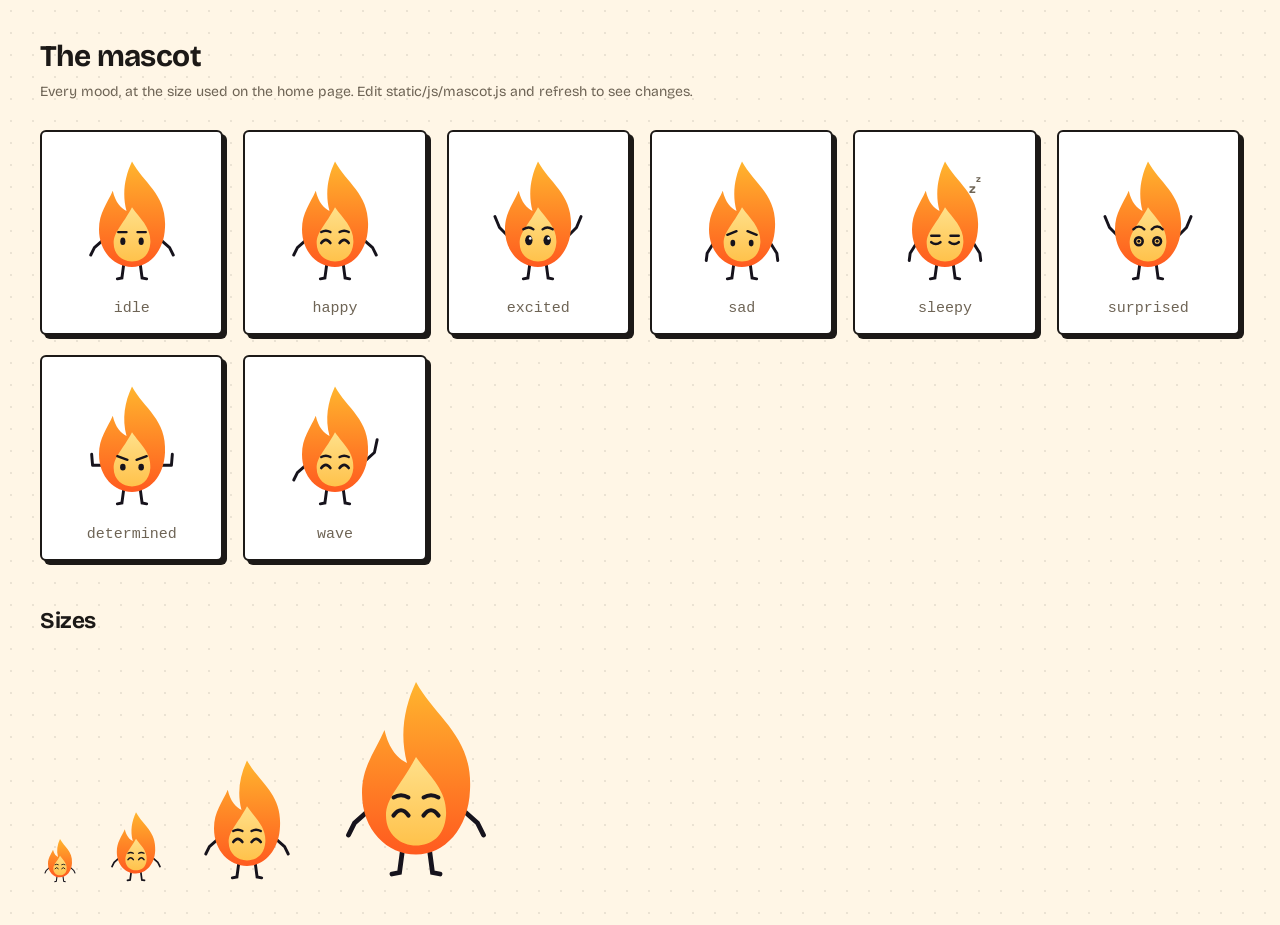
==== commit 27b809b2: "Bold redesign: one "Talk now" panel, stickers instead of soft cards A new look for the whole site (i" ====
--- a/static/mascot.html
+++ b/static/mascot.html
@@ -5,14 +5,14 @@
   <meta charset="UTF-8">
   <meta name="viewport" content="width=device-width, initial-scale=1.0">
   <title>Speak Up mascot</title>
-  <link href="https://fonts.googleapis.com/css2?family=Inter:wght@400;700&display=swap" rel="stylesheet">
+  <link href="https://fonts.googleapis.com/css2?family=Bricolage+Grotesque:opsz,wght@12..96,400..800&family=Space+Mono:wght@400;700&display=swap" rel="stylesheet">
   <link rel="stylesheet" href="/static/css/base.css">
   <link rel="stylesheet" href="/static/css/mascot.css">
   <style>
     body { padding: 40px; }
     h1 { margin: 0 0 8px; }
     .moods { display: grid; grid-template-columns: repeat(auto-fill, minmax(170px, 1fr)); gap: 20px; margin-top: 28px; }
-    .mood { background: var(--surface); border-radius: 18px; padding: 24px 12px 16px; text-align: center; }
+    .mood { background: var(--surface); border: var(--line); border-radius: var(--radius); box-shadow: var(--shadow); padding: 24px 12px 16px; text-align: center; }
     .mood code { display: block; margin-top: 12px; color: var(--muted); }
     .sizes { display: flex; align-items: flex-end; gap: 24px; margin-top: 40px; }
   </style>
--- a/static/css/base.css
+++ b/static/css/base.css
@@ -1,48 +1,86 @@
 /* CSS = how the page LOOKS. Pattern: selector { property: value; } */
 
-/* BASE: colors (all in one place), the font, buttons, forms, cards,
-   and small shared pieces: icons, language tags, deck icons. */
-
-/* COLORS: change them here and the whole site updates */
+/* BASE: colors (all in one place), the fonts, buttons, forms, cards,
+   and small shared pieces: icons, language tags, deck icons.
+
+   THE LOOK: bold and playful. Cream paper, ink-black outlines, HARD shadows
+   (no blur, offset to the bottom-right, like a sticker), nearly square corners,
+   and flat, bright color blocks. Buttons "press down" into their shadow. */
+
+/* COLORS + SHAPES: change them here and the whole site updates */
 :root {
-  /* Flat greys, like Discord: the darker the grey, the further "back" it is */
-  --bg: #313338;          /* the main content area */
-  --surface: #2b2d31;     /* sidebar, panels, cards */
-  --surface-2: #383a40;   /* things inside cards: inputs, chat bubbles, hover */
-  --rail: #1e1f22;        /* the darkest grey: page edges, video background */
-  --border: #3f4147;
-  --text: #f2f3f5;
-  --muted: #a3a8b1;
-
-  /* ONE accent color: teal. Only for main buttons, active items and highlights. */
-  --brand: #14b8a6;
-  --brand-dark: #0d9488;
-  --brand-soft: rgba(20, 184, 166, 0.14);  /* a light teal tint for backgrounds */
-  --on-brand: #04201d;    /* dark text on teal buttons (white text would be hard to read) */
-  --gradient: var(--brand);  /* flat, no more gradients on buttons */
-  --logo-gradient: linear-gradient(135deg, #2dd4bf 0%, #38bdf8 100%);  /* only the logo */
+  --ink: #1c1917;          /* outlines and shadows (and ink-filled things, like the Start button) */
+  --on-ink: #fff6e6;       /* text on ink-filled things */
+  --bg: #fff6e6;           /* cream paper: the page */
+  --dots: rgba(28, 25, 23, 0.09);  /* the faint dot grid on the page */
+  --surface: #ffffff;      /* cards, panels, the sidebar */
+  --surface-2: #fbecd2;    /* things inside cards: inputs, chat bubbles, hover */
+  --border: var(--ink);
+  --text: #1c1917;         /* normal text */
+  --muted: #6e6455;        /* warm grey, for less important text */
+  --nav-bg: rgba(255, 246, 230, 0.94);  /* the landing page's top bar */
+  /* The same in light AND dark mode: */
+  --rail: #1c1917;         /* the video background (calls stay dark) */
+  --on-rail: #fff6e6;      /* text on the video background */
+  --on-color: #1c1917;     /* text on the bright color blocks (yellow, teal, violet...) */
+  --limbs: #1c1917;        /* the mascot's arms and legs */
+
+  /* The color blocks. Teal is the main one (buttons, highlights). */
+  --brand: #2ec4b6;
+  --brand-dark: #1b9a8f;
+  --brand-soft: #c9f2ec;   /* a light teal for backgrounds */
+  --on-brand: var(--on-color);  /* dark text on teal */
+  --yellow: #ffd23f;
+  --violet: #b8a4ff;
+  --pink: #ff8fb8;
+  --sky: #8fd0ff;
+  --orange: #ff9a4d;
   --send: var(--brand);
 
-  --accent: #f0b232;      /* yellow, for icebreakers */
-  --accent-light: rgba(240, 178, 50, 0.12);
-  --success: #23a55a;     /* online / mic on */
-  --danger: #f23f43;      /* offline / off / delete */
-  --card: var(--surface); /* older name, still used in a few places */
+  --accent: #e0a100;       /* icebreakers: a darker yellow, readable on cream */
+  --accent-light: #fff0b8;
+  --success: #1f9d55;      /* online / mic on */
+  --danger: #e5484d;       /* offline / off / delete */
+  --card: var(--surface);  /* older name, still used in a few places */
+
+  /* SHAPES */
+  --line: 2px solid var(--ink);   /* the outline around every box */
+  --radius: 6px;                  /* corners: only a little rounded */
+  --radius-sm: 4px;
+  --shadow-sm: 2px 2px 0 var(--ink);
+  --shadow: 4px 4px 0 var(--ink);
+  --shadow-lg: 7px 7px 0 var(--ink);
+
+  /* FONTS (loaded in index.html) */
+  --font: "Bricolage Grotesque", system-ui, sans-serif;
+  --mono: "Space Mono", ui-monospace, monospace;
 }
 
 * { box-sizing: border-box; }  /* padding doesn't make things wider than their width */
 
 body {
-  font-family: "Inter", system-ui, sans-serif;
+  font-family: var(--font);
+  font-size: 15px;
   margin: 0;
-  background: var(--bg);
   color: var(--text);
-}
+  /* cream paper with a faint dot grid, so empty space doesn't look unfinished */
+  background: var(--bg) radial-gradient(var(--dots) 1px, transparent 1.2px) 0 0 / 22px 22px;
+}
+h1, h2, h3, h4 { letter-spacing: -0.02em; line-height: 1.1; }
 
 /* Make sure anything with the "hidden" attribute really disappears */
 [hidden] { display: none !important; }
 
-a { color: var(--brand); }
+a { color: var(--text); font-weight: 700; text-decoration-color: var(--brand); text-decoration-thickness: 2px; }
+
+/* A small label in the mono font, e.g. "TALK NOW" */
+.kicker {
+  font-family: var(--mono);
+  font-size: 12px;
+  font-weight: 700;
+  text-transform: uppercase;
+  letter-spacing: 0.08em;
+}
 
 /* ---------- Buttons ---------- */
 button {
@@ -51,56 +89,59 @@
   border: none;
   background: none;
   cursor: pointer;
-  transition: transform 0.1s, background 0.2s, opacity 0.2s;
-}
-button:active { transform: scale(0.95); }  /* "press" feedback on every button */
-button.primary {
-  background: var(--brand);
-  color: var(--on-brand);
-  padding: 10px 20px;
-  border-radius: 8px;  /* a bit squarer, like Discord */
-  font-weight: 600;
-}
-button.primary:hover { background: #2dd4bf; }
-button.primary:disabled { background: var(--surface-2); color: var(--muted); cursor: default; }
-button.ghost {
-  color: var(--text);
-  border: 1px solid var(--border);
-  padding: 8px 16px;
-  border-radius: 999px;
-}
-button.ghost:hover { background: var(--surface-2); }
-button.small { padding: 6px 14px; font-size: 14px; }
+  transition: transform 0.08s, box-shadow 0.08s, background 0.15s;
+}
+/* Outlined buttons sit on a hard shadow, lift a little on hover, and press down when clicked */
+button.primary, button.ghost {
+  border: var(--line);
+  border-radius: var(--radius);
+  box-shadow: var(--shadow-sm);
+  font-weight: 700;
+}
+button.primary { background: var(--brand); color: var(--on-brand); padding: 9px 18px; }
+button.ghost { background: var(--surface); color: var(--text); padding: 7px 14px; }
+button.primary:hover:not(:disabled), button.ghost:hover:not(:disabled) {
+  transform: translate(-1px, -1px);
+  box-shadow: 3px 3px 0 var(--ink);
+}
+button.primary:active:not(:disabled), button.ghost:active:not(:disabled) {
+  transform: translate(2px, 2px);
+  box-shadow: none;
+}
+button.primary:disabled { background: var(--surface-2); color: var(--muted); box-shadow: none; cursor: default; }
+button.ghost:disabled { color: var(--muted); box-shadow: none; cursor: default; }
+button.small { padding: 5px 12px; font-size: 14px; }
 .link-btn { color: var(--muted); font-size: 13px; text-decoration: underline; }
 .link-btn:hover { color: var(--danger); }
-.danger-text { color: var(--danger); font-size: 14px; }
+.danger-text { color: var(--danger); font-size: 14px; font-weight: 700; }
 
 /* ---------- Forms ---------- */
 form { display: flex; flex-direction: column; gap: 14px; }
-label { display: flex; flex-direction: column; gap: 4px; font-weight: 600; font-size: 14px; flex: 1; }
+label { display: flex; flex-direction: column; gap: 5px; font-weight: 700; font-size: 14px; flex: 1; }
 label small { font-weight: 400; color: var(--muted); }
-input, select {
+input, select, textarea {
   font: inherit;
   font-weight: 400;
   color: var(--text);
-  background: var(--surface-2);
-  padding: 10px 12px;
-  border: 1px solid var(--border);
-  border-radius: 10px;
-}
-input::placeholder { color: #6d6980; }
-input:focus, select:focus { outline: 2px solid var(--brand); border-color: transparent; }
+  background: var(--surface);
+  padding: 9px 12px;
+  border: var(--line);
+  border-radius: var(--radius-sm);
+}
+input::placeholder, textarea::placeholder { color: #a39784; }
+input:focus, select:focus, textarea:focus { outline: none; box-shadow: 3px 3px 0 var(--brand); }
 option { background: var(--surface); color: var(--text); }
-option:disabled { color: #5d596e; }  /* the language already picked on the other side */
+option:disabled { color: #b5aa98; }  /* the language already picked on the other side */
 .row { display: flex; gap: 12px; }  /* two fields side by side */
-.status { color: var(--danger); text-align: center; min-height: 1em; margin: 8px 0 0; }
-.hint { color: var(--muted); font-size: 14px; margin: 0 0 12px; }
+.status { color: var(--danger); text-align: center; min-height: 1em; margin: 8px 0 0; font-weight: 600; }
+.hint { color: var(--muted); font-size: 14px; margin: 0 0 12px; line-height: 1.5; }
 
 .card {
   background: var(--surface);
-  border: 1px solid var(--border);
-  border-radius: 20px;
-  padding: 28px;
+  border: var(--line);
+  border-radius: var(--radius);
+  box-shadow: var(--shadow);
+  padding: 26px;
 }
 
 /* ---------- Icons (drawn by JavaScript from the ICONS list) ---------- */
@@ -109,7 +150,7 @@
   height: 20px;
   fill: none;
   stroke: currentColor;  /* the icon takes the color of the text around it */
-  stroke-width: 2;
+  stroke-width: 2.2;
   stroke-linecap: round;
   stroke-linejoin: round;
   vertical-align: middle;
@@ -128,13 +169,14 @@
 /* ---------- Language tags, like "EN → JA" ---------- */
 .lang-tag {
   display: inline-block;
+  font-family: var(--mono);
   font-size: 11px;
   font-weight: 700;
-  letter-spacing: 0.03em;
-  color: var(--brand);
+  color: var(--text);
   background: var(--brand-soft);
-  padding: 2px 7px;
-  border-radius: 6px;
+  border: 1.5px solid var(--ink);
+  padding: 1px 6px;
+  border-radius: var(--radius-sm);
   vertical-align: middle;
   white-space: nowrap;
 }
@@ -144,14 +186,16 @@
 .deck-icon {
   width: 40px;
   height: 40px;
-  border-radius: 10px;
+  border-radius: var(--radius);
+  border: var(--line);
   display: grid;
   place-items: center;
   font-weight: 800;
   font-size: 18px;
-  color: rgba(0, 0, 0, 0.7);
+  color: var(--on-color);
   flex-shrink: 0;
-}
-.deck-icon img { width: 100%; height: 100%; object-fit: cover; border-radius: inherit; }
-.deck-icon.big { width: 64px; height: 64px; font-size: 28px; border-radius: 16px; }
+  overflow: hidden;
+}
+.deck-icon img { width: 100%; height: 100%; object-fit: cover; }
+.deck-icon.big { width: 64px; height: 64px; font-size: 28px; box-shadow: var(--shadow-sm); }
 .card-top { display: flex; align-items: center; gap: 12px; }
--- a/static/css/mascot.css
+++ b/static/css/mascot.css
@@ -7,7 +7,7 @@
 .mascot .mascot-body { transform-origin: 60px 121px; animation: mascot-flicker 2.4s ease-in-out infinite; }
 .mascot .waving-arm { transform-origin: 92px 88px; animation: mascot-wave 1s ease-in-out infinite; }
 .mascot.mood-excited { animation: mascot-hop 0.9s ease-in-out infinite; }
-.mascot .zzz { font: 700 14px "Inter", sans-serif; fill: var(--muted, #a3a8b1); animation: mascot-zzz 2.4s ease-in-out infinite; }
+.mascot .zzz { font: 700 14px var(--font); fill: var(--muted, #a3a8b1); animation: mascot-zzz 2.4s ease-in-out infinite; }
 .mascot .zzz.small { font-size: 10px; animation-delay: 0.6s; }
 
 @keyframes mascot-bob { 0%, 100% { transform: translateY(0); } 50% { transform: translateY(-4px); } }
@@ -26,7 +26,7 @@
 .hero-mascot { position: absolute; top: -96px; right: 28px; z-index: 2; }  /* peeking over the chat card */
 .auth-mascot { display: flex; justify-content: center; margin-bottom: 4px; }
 .final-cta-mascot { display: flex; justify-content: center; margin-bottom: 8px; }
-.today-mascot { width: 64px; display: flex; justify-content: center; flex-shrink: 0; }
+/* (.today-mascot, the streak mascot on the home page: sized with the other "Today" pictures in app.css) */
 #studyDone .done-mascot { margin-bottom: 4px; }
 .empty-state { display: flex; align-items: center; gap: 14px; color: var(--muted); font-size: 14px; padding: 6px 0; }
 
@@ -42,7 +42,7 @@
 }
 .level-up-box {
   background: var(--surface);
-  border-radius: 24px;
+  border-radius: var(--radius);
   padding: 28px 40px;
   text-align: center;
   animation: pop-in 0.5s both;
